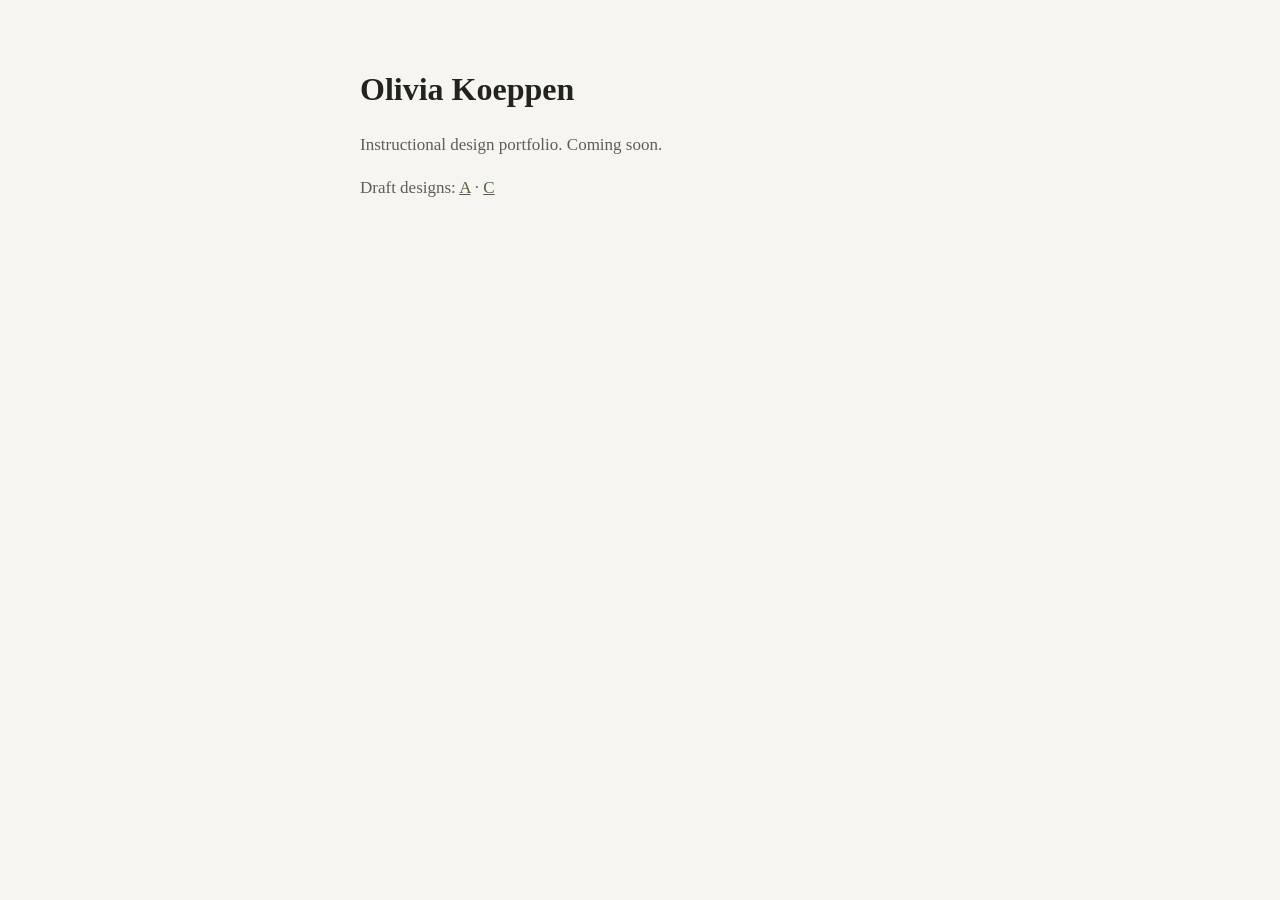
==== index.html @ 06a4b452 "Initial site: placeholder home page, design prototypes, brief, and hosting guide Co-Authored-By: Cla" ====
<!doctype html>
<html lang="en">
<head>
<meta charset="utf-8">
<meta name="viewport" content="width=device-width, initial-scale=1">
<meta name="robots" content="noindex, nofollow">
<title>Olivia Koeppen · Instructional Design</title>
<style>
  :root { --bg:#f6f5f1; --ink:#22231f; --muted:#5d5f57; --accent:#56633a; }
  @media (prefers-color-scheme: dark) { :root { --bg:#171814; --ink:#e8e8e1; --muted:#a4a69b; --accent:#b3c28c; } }
  body { margin:0; background:var(--bg); color:var(--ink); font:17px/1.6 Georgia, serif; padding:64px 20px; }
  main { max-width:560px; margin:0 auto; display:grid; gap:16px; }
  h1 { font-size:2rem; margin:0; } p { margin:0; color:var(--muted); }
  a { color:var(--accent); }
</style>
</head>
<body>
<main>
  <h1>Olivia Koeppen</h1>
  <p>Instructional design portfolio. Coming soon.</p>
  <p>Draft designs: <a href="prototypes/a-quiet.html">A</a> · <a href="prototypes/c-course.html">C</a></p>
</main>
</body>
</html>
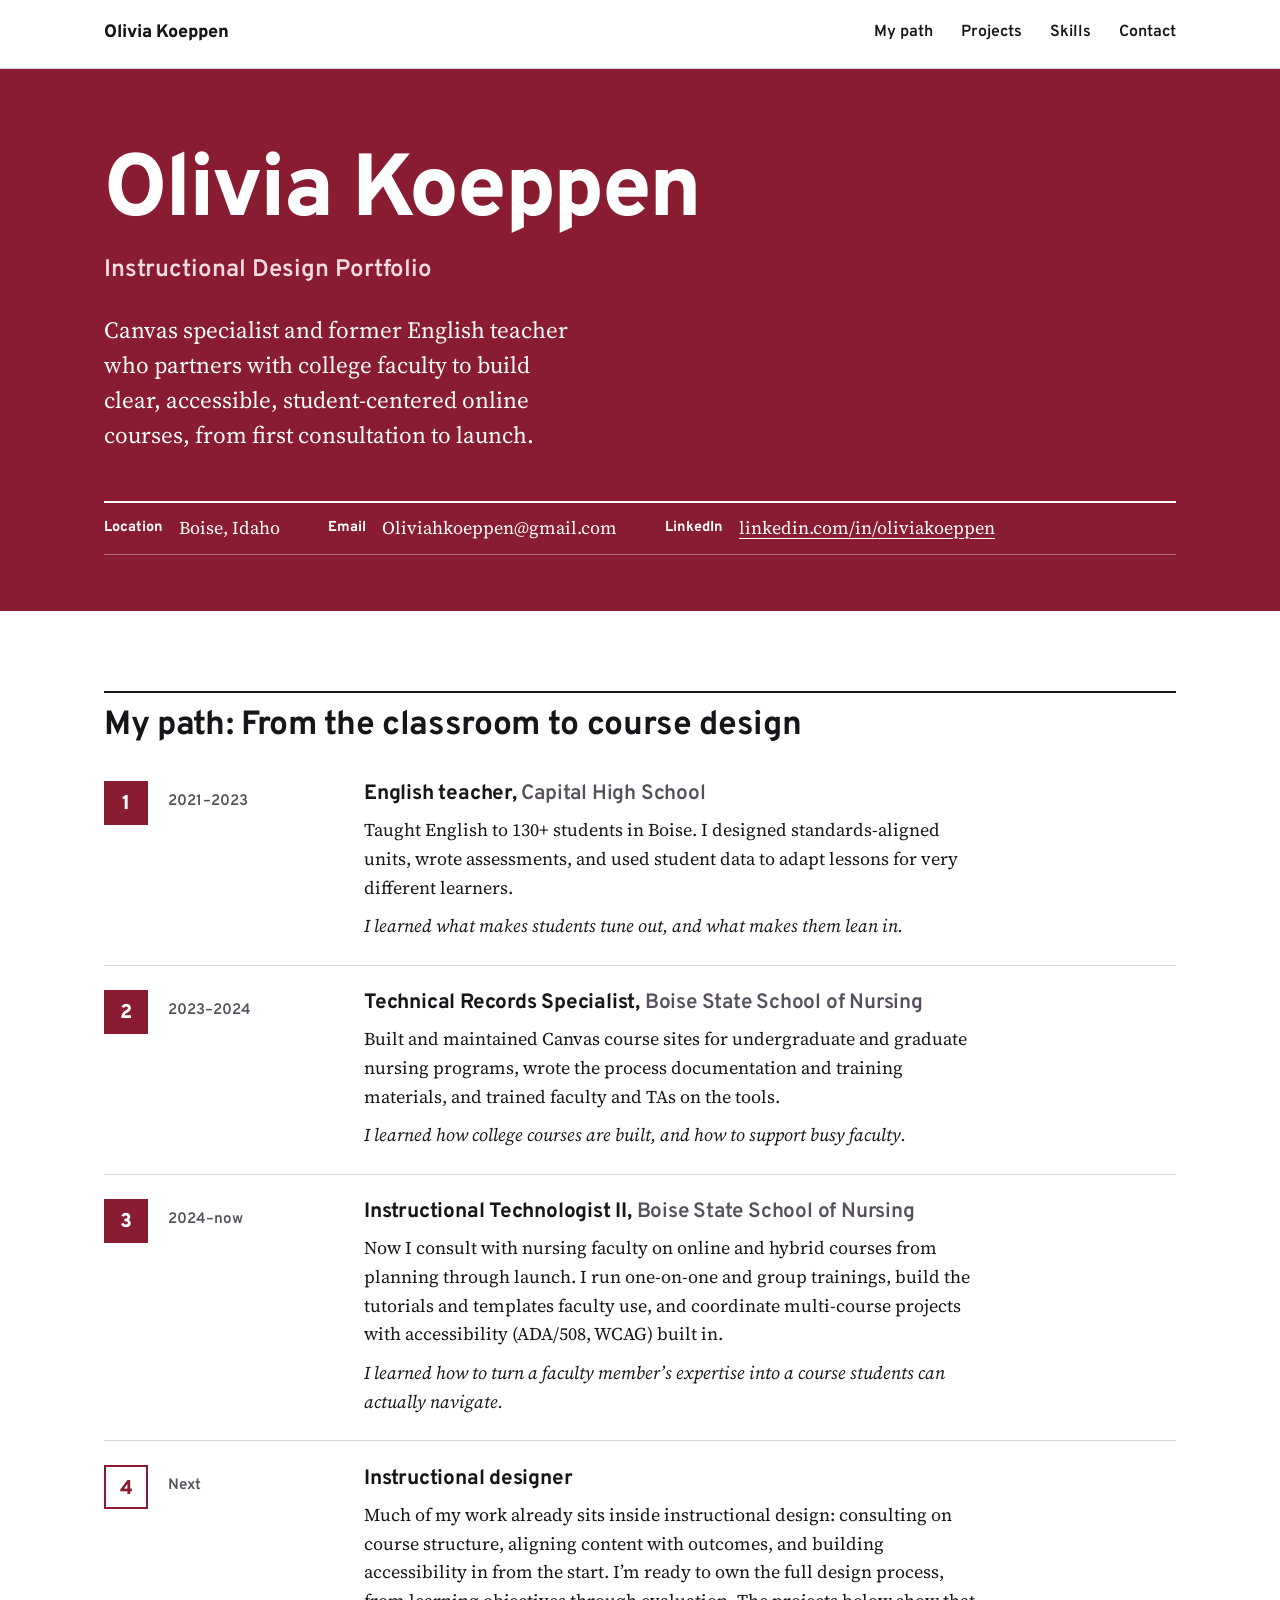
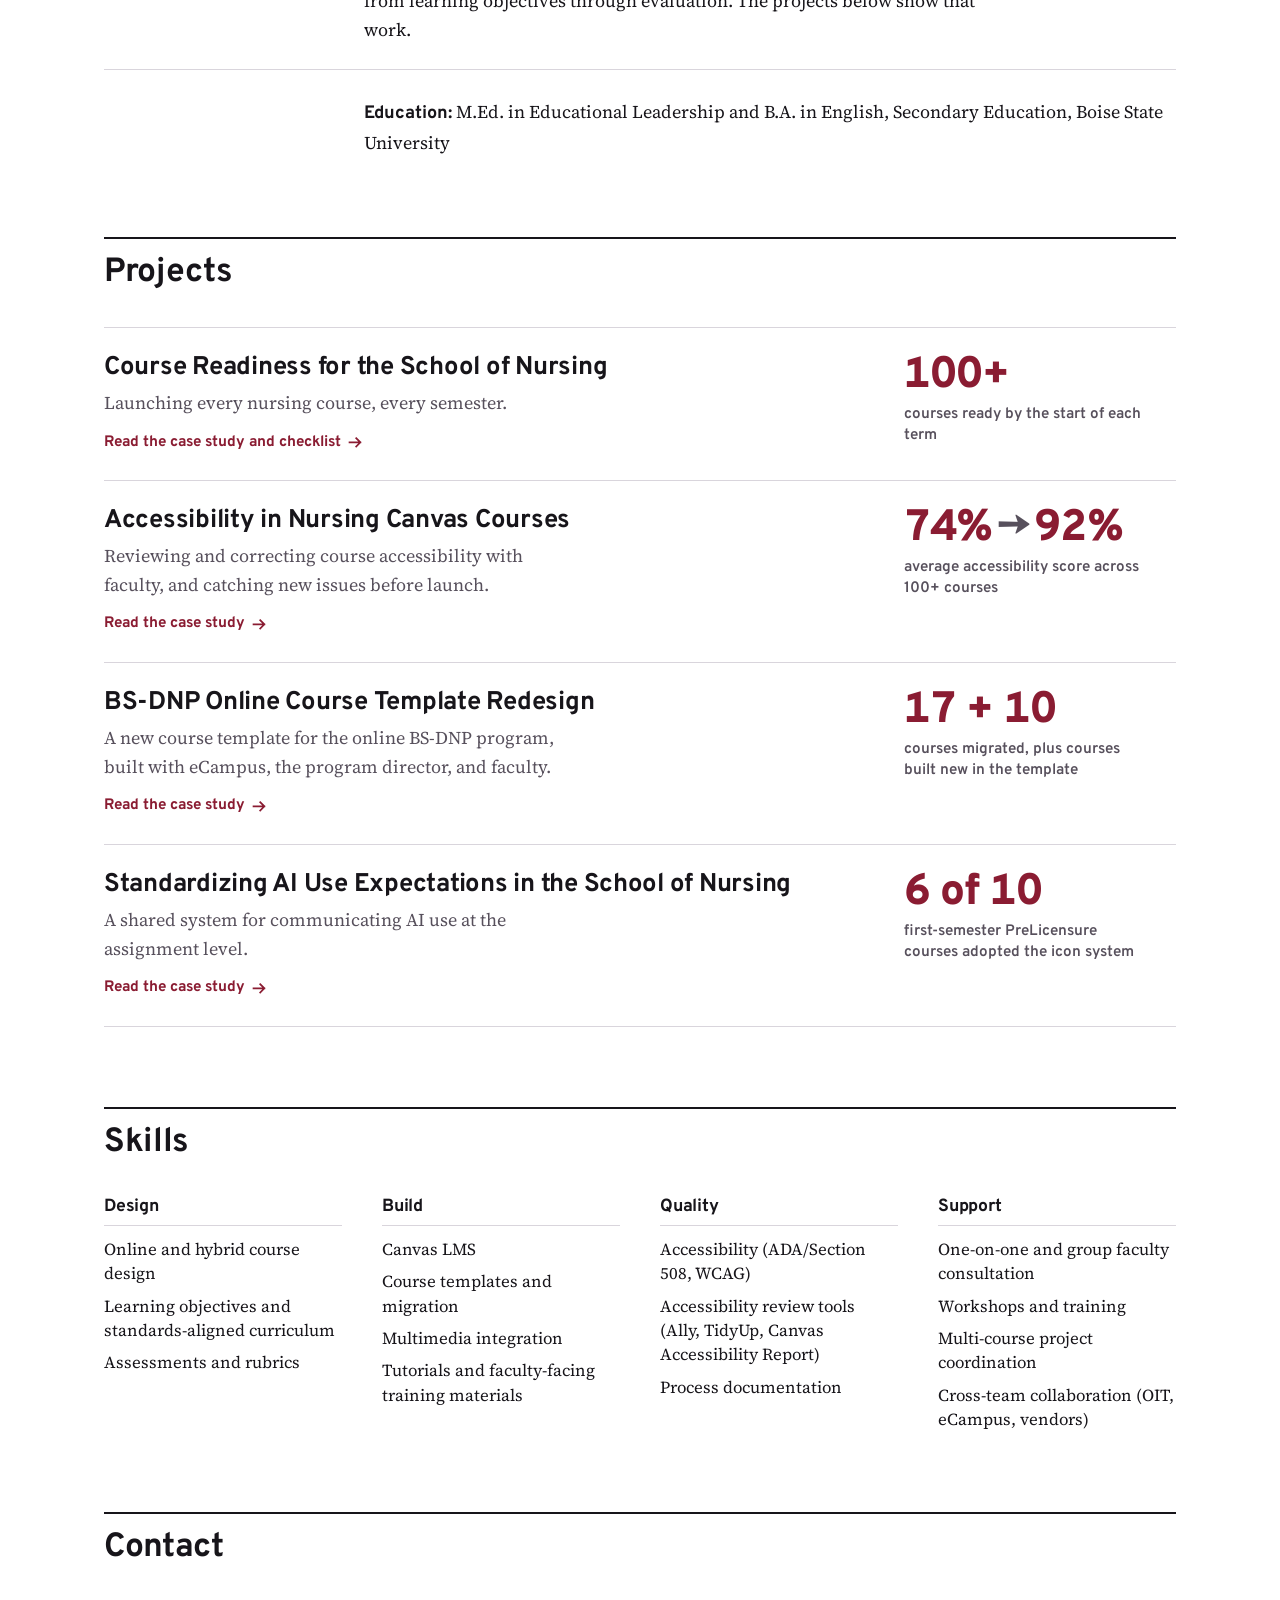
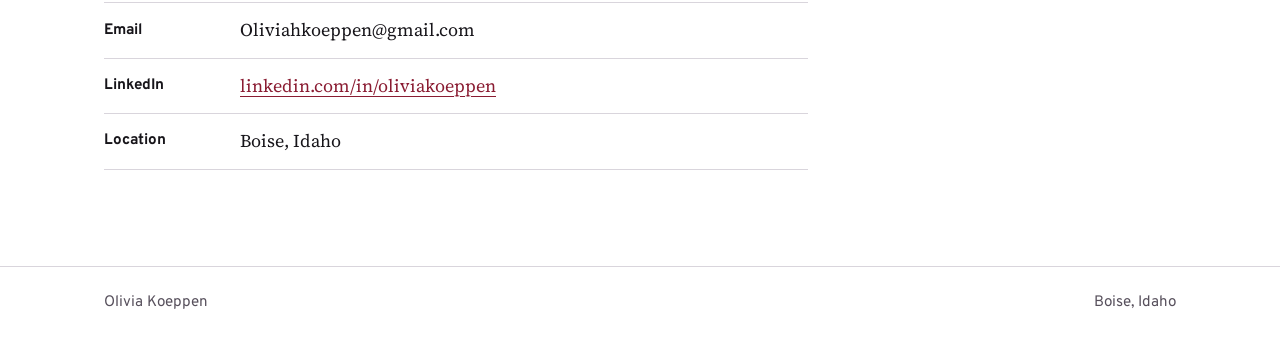
==== commit f8b6f324: "Build the portfolio site: home, four case studies, shared styles - index.html replaces the placehold" ====
--- a/index.html
+++ b/index.html
@@ -4,21 +4,195 @@
 <meta charset="utf-8">
 <meta name="viewport" content="width=device-width, initial-scale=1">
 <meta name="robots" content="noindex, nofollow">
-<title>Olivia Koeppen · Instructional Design</title>
-<style>
-  :root { --bg:#f6f5f1; --ink:#22231f; --muted:#5d5f57; --accent:#56633a; }
-  @media (prefers-color-scheme: dark) { :root { --bg:#171814; --ink:#e8e8e1; --muted:#a4a69b; --accent:#b3c28c; } }
-  body { margin:0; background:var(--bg); color:var(--ink); font:17px/1.6 Georgia, serif; padding:64px 20px; }
-  main { max-width:560px; margin:0 auto; display:grid; gap:16px; }
-  h1 { font-size:2rem; margin:0; } p { margin:0; color:var(--muted); }
-  a { color:var(--accent); }
-</style>
+<title>Olivia Koeppen · Instructional Design Portfolio</title>
+<meta name="description" content="Instructional design portfolio of Olivia Koeppen, Boise, Idaho.">
+<link rel="preconnect" href="https://fonts.googleapis.com">
+<link rel="preconnect" href="https://fonts.gstatic.com" crossorigin>
+<link rel="stylesheet" href="https://fonts.googleapis.com/css2?family=Overpass:wght@400;600;700;800&family=Source+Serif+4:ital,opsz,wght@0,8..60,400;0,8..60,600;1,8..60,400&display=swap">
+<link rel="stylesheet" href="styles.css">
 </head>
 <body>
-<main>
-  <h1>Olivia Koeppen</h1>
-  <p>Instructional design portfolio. Coming soon.</p>
-  <p>Draft designs: <a href="prototypes/a-quiet.html">A</a> · <a href="prototypes/c-course.html">C</a></p>
+<a class="skip-link" href="#main">Skip to main content</a>
+
+<header class="topbar">
+  <div class="wrap">
+    <a class="wordmark" href="index.html">Olivia Koeppen</a>
+    <nav class="site-nav" aria-label="Main">
+      <ul>
+        <li><a href="#path">My path</a></li>
+        <li><a href="#projects">Projects</a></li>
+        <li><a href="#skills">Skills</a></li>
+        <li><a href="#contact">Contact</a></li>
+      </ul>
+    </nav>
+  </div>
+</header>
+
+<main id="main">
+  <section class="sign" aria-labelledby="name">
+    <div class="wrap">
+      <h1 id="name">Olivia Koeppen</h1>
+      <p class="role">Instructional Design Portfolio</p>
+      <p class="intro">Canvas specialist and former English teacher who partners with college faculty to build clear, accessible, student-centered online courses, from first consultation to launch.</p>
+      <dl class="directory inline">
+        <div><dt>Location</dt><dd>Boise, Idaho</dd></div>
+        <div><dt>Email</dt><dd>Oliviahkoeppen@gmail.com</dd></div>
+        <div><dt>LinkedIn</dt><dd><a href="https://www.linkedin.com/in/oliviakoeppen">linkedin.com/in/oliviakoeppen</a></dd></div>
+      </dl>
+    </div>
+  </section>
+
+  <section class="section" id="path" aria-labelledby="path-title">
+    <div class="wrap">
+      <div class="section-head">
+        <h2 id="path-title">My path: From the classroom to course design</h2>
+      </div>
+      <ol class="path">
+        <li>
+          <span class="marker" aria-hidden="true">1</span>
+          <span class="path-when">2021–2023</span>
+          <div class="path-body">
+            <h3>English teacher, <span>Capital High School</span></h3>
+            <p>Taught English to 130+ students in Boise. I designed standards-aligned units, wrote assessments, and used student data to adapt lessons for very different learners.</p>
+            <p class="learned">I learned what makes students tune out, and what makes them lean in.</p>
+          </div>
+        </li>
+        <li>
+          <span class="marker" aria-hidden="true">2</span>
+          <span class="path-when">2023–2024</span>
+          <div class="path-body">
+            <h3>Technical Records Specialist, <span>Boise State School of Nursing</span></h3>
+            <p>Built and maintained Canvas course sites for undergraduate and graduate nursing programs, wrote the process documentation and training materials, and trained faculty and TAs on the tools.</p>
+            <p class="learned">I learned how college courses are built, and how to support busy faculty.</p>
+          </div>
+        </li>
+        <li>
+          <span class="marker" aria-hidden="true">3</span>
+          <span class="path-when">2024–now</span>
+          <div class="path-body">
+            <h3>Instructional Technologist II, <span>Boise State School of Nursing</span></h3>
+            <p>Now I consult with nursing faculty on online and hybrid courses from planning through launch. I run one-on-one and group trainings, build the tutorials and templates faculty use, and coordinate multi-course projects with accessibility (ADA/508, WCAG) built in.</p>
+            <p class="learned">I learned how to turn a faculty member’s expertise into a course students can actually navigate.</p>
+          </div>
+        </li>
+        <li class="next">
+          <span class="marker" aria-hidden="true">4</span>
+          <span class="path-when">Next</span>
+          <div class="path-body">
+            <h3>Instructional designer</h3>
+            <p>Much of my work already sits inside instructional design: consulting on course structure, aligning content with outcomes, and building accessibility in from the start. I’m ready to own the full design process, from learning objectives through evaluation. The projects below show that work.</p>
+          </div>
+        </li>
+      </ol>
+      <p class="education"><span><strong>Education:</strong> M.Ed. in Educational Leadership and B.A. in English, Secondary Education, Boise State University</span></p>
+    </div>
+  </section>
+
+  <section class="section" id="projects" aria-labelledby="projects-title">
+    <div class="wrap">
+      <div class="section-head">
+        <h2 id="projects-title">Projects</h2>
+      </div>
+      <ul class="projects">
+        <li class="project-row">
+          <div>
+            <h3><a href="projects/course-readiness.html">Course Readiness for the School of Nursing</a></h3>
+            <p class="summary">Launching every nursing course, every semester.</p>
+            <span class="go" aria-hidden="true">Read the case study and checklist <svg viewBox="0 0 20 20" focusable="false"><path d="M3 10h13M11 5l5 5-5 5" fill="none" stroke="currentColor" stroke-width="2" stroke-linecap="square"/></svg></span>
+          </div>
+          <p class="figure-block"><span class="num">100+</span><span class="label">courses ready by the start of each term</span></p>
+        </li>
+        <li class="project-row">
+          <div>
+            <h3><a href="projects/accessibility.html">Accessibility in Nursing Canvas Courses</a></h3>
+            <p class="summary">Reviewing and correcting course accessibility with faculty, and catching new issues before launch.</p>
+            <span class="go" aria-hidden="true">Read the case study <svg viewBox="0 0 20 20" focusable="false"><path d="M3 10h13M11 5l5 5-5 5" fill="none" stroke="currentColor" stroke-width="2" stroke-linecap="square"/></svg></span>
+          </div>
+          <p class="figure-block"><span class="num">74%<span class="arrow" aria-hidden="true">→</span><span class="visually-hidden"> to </span>92%</span><span class="label">average accessibility score across 100+ courses</span></p>
+        </li>
+        <li class="project-row">
+          <div>
+            <h3><a href="projects/bs-dnp-template.html">BS-DNP Online Course Template Redesign</a></h3>
+            <p class="summary">A new course template for the online BS-DNP program, built with eCampus, the program director, and faculty.</p>
+            <span class="go" aria-hidden="true">Read the case study <svg viewBox="0 0 20 20" focusable="false"><path d="M3 10h13M11 5l5 5-5 5" fill="none" stroke="currentColor" stroke-width="2" stroke-linecap="square"/></svg></span>
+          </div>
+          <p class="figure-block"><span class="num">17 + 10</span><span class="label">courses migrated, plus courses built new in the template</span></p>
+        </li>
+        <li class="project-row">
+          <div>
+            <h3><a href="projects/ai-use-expectations.html">Standardizing AI Use Expectations in the School of Nursing</a></h3>
+            <p class="summary">A shared system for communicating AI use at the assignment level.</p>
+            <span class="go" aria-hidden="true">Read the case study <svg viewBox="0 0 20 20" focusable="false"><path d="M3 10h13M11 5l5 5-5 5" fill="none" stroke="currentColor" stroke-width="2" stroke-linecap="square"/></svg></span>
+          </div>
+          <p class="figure-block"><span class="num">6 of 10</span><span class="label">first-semester PreLicensure courses adopted the icon system</span></p>
+        </li>
+      </ul>
+    </div>
+  </section>
+
+  <section class="section" id="skills" aria-labelledby="skills-title">
+    <div class="wrap">
+      <div class="section-head">
+        <h2 id="skills-title">Skills</h2>
+      </div>
+      <div class="skills">
+        <div>
+          <h3>Design</h3>
+          <ul>
+            <li>Online and hybrid course design</li>
+            <li>Learning objectives and standards-aligned curriculum</li>
+            <li>Assessments and rubrics</li>
+          </ul>
+        </div>
+        <div>
+          <h3>Build</h3>
+          <ul>
+            <li>Canvas LMS</li>
+            <li>Course templates and migration</li>
+            <li>Multimedia integration</li>
+            <li>Tutorials and faculty-facing training materials</li>
+          </ul>
+        </div>
+        <div>
+          <h3>Quality</h3>
+          <ul>
+            <li>Accessibility (ADA/Section 508, WCAG)</li>
+            <li>Accessibility review tools (Ally, TidyUp, Canvas Accessibility Report)</li>
+            <li>Process documentation</li>
+          </ul>
+        </div>
+        <div>
+          <h3>Support</h3>
+          <ul>
+            <li>One-on-one and group faculty consultation</li>
+            <li>Workshops and training</li>
+            <li>Multi-course project coordination</li>
+            <li>Cross-team collaboration (OIT, eCampus, vendors)</li>
+          </ul>
+        </div>
+      </div>
+    </div>
+  </section>
+
+  <section class="section" id="contact" aria-labelledby="contact-title">
+    <div class="wrap">
+      <div class="section-head">
+        <h2 id="contact-title">Contact</h2>
+      </div>
+      <dl class="contact-list">
+        <div><dt>Email</dt><dd>Oliviahkoeppen@gmail.com</dd></div>
+        <div><dt>LinkedIn</dt><dd><a href="https://www.linkedin.com/in/oliviakoeppen">linkedin.com/in/oliviakoeppen</a></dd></div>
+        <div><dt>Location</dt><dd>Boise, Idaho</dd></div>
+      </dl>
+    </div>
+  </section>
 </main>
+
+<footer class="site-footer">
+  <div class="wrap">
+    <span>Olivia Koeppen</span>
+    <span>Boise, Idaho</span>
+  </div>
+</footer>
 </body>
 </html>
--- a/styles.css
+++ b/styles.css
@@ -0,0 +1,697 @@
+/* Olivia Koeppen, instructional design portfolio
+   One garnet sign panel per page; everything else is white ground, ink, and rules. */
+
+:root {
+  color-scheme: light;
+  --ground: #ffffff;
+  --panel: #f4f2f5;
+  --ink: #17151a;
+  --ink-2: #57505c;
+  --rule: #d9d5dc;
+  --rule-strong: #17151a;
+  --accent: #8a1c32;          /* garnet: links, markers, figures */
+  --accent-hover: #6a1426;
+  --sign: #8a1c32;            /* the sign panel field */
+  --on-sign: #ffffff;
+  --on-sign-2: #f6dce2;
+  --on-sign-rule: rgba(255, 255, 255, .34);
+  --focus: #8a1c32;
+  --bar-track: #e7e3ea;
+
+  --display: "Overpass", "Helvetica Neue", Arial, system-ui, sans-serif;
+  --text: "Source Serif 4", "Iowan Old Style", "Palatino Linotype", Georgia, serif;
+
+  --wrap: 72rem;
+  --gutter: clamp(1rem, 4vw, 2.5rem);
+  --measure: 68ch;
+}
+
+@media (prefers-color-scheme: dark) {
+  :root:not([data-theme="light"]) {
+    color-scheme: dark;
+    --ground: #141216;
+    --panel: #1e1b21;
+    --ink: #f2eff3;
+    --ink-2: #b5aebb;
+    --rule: #37323b;
+    --rule-strong: #f2eff3;
+    --accent: #f59fb1;
+    --accent-hover: #fbc4cf;
+    --sign: #7a1a2e;
+    --on-sign: #ffffff;
+    --on-sign-2: #f2cbd3;
+    --on-sign-rule: rgba(255, 255, 255, .3);
+    --focus: #f59fb1;
+    --bar-track: #2c2830;
+  }
+}
+:root[data-theme="dark"] {
+  color-scheme: dark;
+  --ground: #141216;
+  --panel: #1e1b21;
+  --ink: #f2eff3;
+  --ink-2: #b5aebb;
+  --rule: #37323b;
+  --rule-strong: #f2eff3;
+  --accent: #f59fb1;
+  --accent-hover: #fbc4cf;
+  --sign: #7a1a2e;
+  --on-sign: #ffffff;
+  --on-sign-2: #f2cbd3;
+  --on-sign-rule: rgba(255, 255, 255, .3);
+  --focus: #f59fb1;
+  --bar-track: #2c2830;
+}
+
+/* ---------- Base ---------- */
+
+*, *::before, *::after { box-sizing: border-box; }
+
+html { -webkit-text-size-adjust: 100%; scrollbar-color: var(--ink-2) var(--ground); }
+
+body {
+  margin: 0;
+  background: var(--ground);
+  color: var(--ink);
+  font-family: var(--text);
+  font-size: 1.125rem;
+  line-height: 1.6;
+  font-optical-sizing: auto;
+  text-rendering: optimizeLegibility;
+}
+
+::selection { background: var(--sign); color: #fff; }
+
+h1, h2, h3 {
+  font-family: var(--display);
+  font-weight: 700;
+  line-height: 1.12;
+  letter-spacing: -.01em;
+  margin: 0;
+  text-wrap: balance;
+}
+
+p, ul, ol, dl, dd, figure { margin: 0; }
+
+a {
+  color: var(--accent);
+  text-decoration-thickness: 1px;
+  text-underline-offset: .2em;
+}
+a:hover { color: var(--accent-hover); text-decoration-thickness: 2px; }
+
+:focus-visible {
+  outline: 3px solid var(--focus);
+  outline-offset: 3px;
+  border-radius: 1px;
+}
+
+.wrap {
+  width: 100%;
+  max-width: var(--wrap);
+  margin-inline: auto;
+  padding-inline: var(--gutter);
+}
+
+.skip-link {
+  position: absolute;
+  left: var(--gutter);
+  top: -100px;
+  z-index: 10;
+  background: var(--ink);
+  color: var(--ground);
+  font-family: var(--display);
+  font-weight: 700;
+  padding: .6rem 1rem;
+  text-decoration: none;
+}
+.skip-link:focus { top: .75rem; color: var(--ground); }
+
+.visually-hidden {
+  position: absolute !important;
+  width: 1px; height: 1px;
+  overflow: hidden; clip: rect(0 0 0 0);
+  white-space: nowrap;
+}
+
+/* ---------- Top bar ---------- */
+
+.topbar { border-bottom: 1px solid var(--rule); }
+.topbar .wrap {
+  display: flex;
+  flex-wrap: wrap;
+  align-items: center;
+  justify-content: space-between;
+  gap: .5rem 2rem;
+  padding-block: .9rem;
+}
+.wordmark {
+  font-family: var(--display);
+  font-weight: 800;
+  font-size: 1.125rem;
+  color: var(--ink);
+  text-decoration: none;
+  letter-spacing: -.005em;
+}
+.wordmark:hover { color: var(--ink); }
+.site-nav ul {
+  list-style: none;
+  padding: 0;
+  display: flex;
+  flex-wrap: wrap;
+  gap: .25rem 1.75rem;
+}
+.site-nav a {
+  font-family: var(--display);
+  font-weight: 600;
+  font-size: 1rem;
+  color: var(--ink);
+  text-decoration: none;
+  display: inline-block;
+  padding-block: .35rem;
+  border-bottom: 2px solid transparent;
+}
+.site-nav a:hover { border-bottom-color: var(--rule-strong); color: var(--ink); }
+.site-nav a[aria-current] { border-bottom-color: var(--accent); }
+
+/* ---------- The sign panel (the one bold field) ---------- */
+
+.sign {
+  background: var(--sign);
+  color: var(--on-sign);
+}
+.sign .wrap { padding-block: clamp(2.5rem, 7vw, 5rem) clamp(2.25rem, 5vw, 3.5rem); }
+.sign a { color: var(--on-sign); }
+.sign a:hover { color: var(--on-sign); }
+.sign :focus-visible { outline-color: #fff; }
+
+.sign h1 {
+  font-size: clamp(2.75rem, 8vw, 5.5rem);
+  font-weight: 800;
+  letter-spacing: -.025em;
+  line-height: 1;
+}
+.sign .role {
+  font-family: var(--display);
+  font-weight: 600;
+  font-size: clamp(1.15rem, 2.4vw, 1.5rem);
+  margin-top: .9rem;
+  color: var(--on-sign-2);
+}
+.sign .intro {
+  font-size: clamp(1.2rem, 2.3vw, 1.45rem);
+  line-height: 1.5;
+  max-width: 40ch;
+  margin-top: 1.5rem;
+}
+
+/* Directory rows: label column + value, used in the sign and in facts blocks */
+.directory {
+  display: grid;
+  gap: 0;
+  margin-top: clamp(2rem, 5vw, 3rem);
+  border-top: 2px solid var(--on-sign);
+}
+.directory > div {
+  display: grid;
+  grid-template-columns: 7.5rem 1fr;
+  gap: 1rem;
+  padding-block: .7rem;
+  border-bottom: 1px solid var(--on-sign-rule);
+}
+.directory dt {
+  font-family: var(--display);
+  font-weight: 700;
+  font-size: .9rem;
+  padding-top: .15rem;
+}
+.directory dd { overflow-wrap: anywhere; }
+
+@media (min-width: 56rem) {
+  .sign .directory.inline {
+    grid-template-columns: repeat(3, auto);
+    justify-content: start;
+    border-bottom: 1px solid var(--on-sign-rule);
+  }
+  .sign .directory.inline > div {
+    grid-template-columns: auto auto;
+    border-bottom: 0;
+    padding-inline-end: 3rem;
+  }
+}
+
+/* ---------- Sections ---------- */
+
+main { display: block; }
+
+.section { padding-block: clamp(3rem, 7vw, 5rem) 0; }
+.section:last-child { padding-bottom: clamp(3.5rem, 8vw, 6rem); }
+
+.section-head {
+  border-top: 2px solid var(--rule-strong);
+  padding-top: .9rem;
+  margin-bottom: clamp(1.5rem, 3vw, 2.25rem);
+}
+.section-head h2 { font-size: clamp(1.6rem, 3.4vw, 2.1rem); }
+.section-head p {
+  margin-top: .5rem;
+  color: var(--ink-2);
+  max-width: var(--measure);
+}
+
+/* Two-column reading layout: heading left, text right */
+.split { display: grid; gap: 1rem 3rem; }
+@media (min-width: 56rem) {
+  .split { grid-template-columns: 15rem minmax(0, 1fr); }
+  .split > .section-head { margin-bottom: 0; }
+}
+.prose { max-width: var(--measure); }
+.prose p + p { margin-top: 1em; }
+
+/* ---------- My path ---------- */
+
+.path {
+  list-style: none;
+  padding: 0;
+  display: grid;
+  gap: 0;
+}
+.path > li {
+  display: grid;
+  grid-template-columns: 2.75rem minmax(0, 1fr);
+  gap: 0 1.25rem;
+  padding-block: 1.5rem;
+  border-bottom: 1px solid var(--rule);
+}
+.path > li:first-child { padding-top: 0; }
+.marker {
+  width: 2.75rem;
+  height: 2.75rem;
+  display: grid;
+  place-items: center;
+  background: var(--accent);
+  color: var(--ground);
+  font-family: var(--display);
+  font-weight: 800;
+  font-size: 1.25rem;
+  line-height: 1;
+  padding-top: .15rem;
+}
+.path > li.next .marker {
+  background: transparent;
+  color: var(--accent);
+  box-shadow: inset 0 0 0 2px var(--accent);
+}
+.path-when {
+  font-family: var(--display);
+  font-weight: 600;
+  font-size: .95rem;
+  color: var(--ink-2);
+}
+.path h3 { font-size: 1.3rem; margin-top: .15rem; }
+.path h3 span { font-weight: 600; color: var(--ink-2); }
+.path p { margin-top: .6rem; max-width: var(--measure); }
+.path .learned { font-style: italic; }
+.path-body { grid-column: 2; }
+
+@media (min-width: 56rem) {
+  .path > li { grid-template-columns: 2.75rem 11rem minmax(0, 1fr); }
+  .path-when { padding-top: .55rem; }
+  .path-body { grid-column: 3; grid-row: 1; }
+}
+
+.education {
+  margin-top: 1.75rem;
+  display: grid;
+  grid-template-columns: 2.75rem minmax(0, 1fr);
+  gap: 0 1.25rem;
+}
+.education strong { font-family: var(--display); font-weight: 700; }
+@media (min-width: 56rem) {
+  .education { grid-template-columns: 15rem minmax(0, 1fr); }
+}
+.education > :first-child { grid-column: 2; }
+
+/* ---------- Project directory ---------- */
+
+.projects { list-style: none; padding: 0; border-top: 1px solid var(--rule); }
+.project-row {
+  position: relative;
+  display: grid;
+  gap: .75rem 2.5rem;
+  padding: 1.6rem 0;
+  border-bottom: 1px solid var(--rule);
+}
+.project-row h3 { font-size: clamp(1.3rem, 2.6vw, 1.6rem); }
+.project-row h3 a {
+  color: var(--ink);
+  text-decoration: none;
+}
+.project-row h3 a::after { content: ""; position: absolute; inset: 0; }
+.project-row h3 a:focus-visible { outline: none; }
+.project-row:has(h3 a:focus-visible) { outline: 3px solid var(--focus); outline-offset: 2px; }
+.project-row .summary { margin-top: .4rem; color: var(--ink-2); max-width: 52ch; }
+.project-row .go {
+  display: inline-flex;
+  align-items: center;
+  gap: .4rem;
+  margin-top: .8rem;
+  font-family: var(--display);
+  font-weight: 700;
+  font-size: .95rem;
+  color: var(--accent);
+}
+.go svg, .btn svg { width: 1.1em; height: 1.1em; flex: none; transition: transform .25s cubic-bezier(.16, 1, .3, 1); }
+.project-row:hover h3 a { text-decoration: underline; text-decoration-thickness: 2px; text-underline-offset: .18em; }
+.project-row:hover .go svg { transform: translateX(4px); }
+
+.figure-block {
+  font-family: var(--display);
+}
+.figure-block .num {
+  display: block;
+  font-weight: 800;
+  font-size: clamp(2rem, 4.5vw, 2.75rem);
+  line-height: 1;
+  letter-spacing: -.02em;
+  color: var(--accent);
+  font-variant-numeric: tabular-nums lining-nums;
+}
+.figure-block .num .arrow { font-weight: 600; color: var(--ink-2); padding-inline: .1em; }
+.figure-block .label {
+  display: block;
+  margin-top: .45rem;
+  font-weight: 600;
+  font-size: .95rem;
+  line-height: 1.35;
+  color: var(--ink-2);
+  max-width: 24ch;
+}
+
+@media (min-width: 56rem) {
+  .project-row {
+    grid-template-columns: minmax(0, 1fr) 17rem;
+    align-items: start;
+  }
+}
+
+/* ---------- Skills ---------- */
+
+.skills {
+  display: grid;
+  gap: 2rem 2.5rem;
+  grid-template-columns: repeat(auto-fit, minmax(14rem, 1fr));
+}
+.skills h3 {
+  font-size: 1.1rem;
+  padding-bottom: .5rem;
+  border-bottom: 1px solid var(--rule);
+  margin-bottom: .75rem;
+}
+.skills ul { list-style: none; padding: 0; display: grid; gap: .5rem; }
+.skills li { font-size: 1.05rem; line-height: 1.45; }
+
+/* ---------- Contact ---------- */
+
+.contact-list {
+  display: grid;
+  border-top: 1px solid var(--rule);
+  max-width: 44rem;
+}
+.contact-list > div {
+  display: grid;
+  grid-template-columns: 7.5rem 1fr;
+  gap: 1rem;
+  padding-block: .8rem;
+  border-bottom: 1px solid var(--rule);
+}
+.contact-list dt { font-family: var(--display); font-weight: 700; font-size: .95rem; padding-top: .15rem; }
+.contact-list dd { overflow-wrap: anywhere; }
+
+/* ---------- Footer ---------- */
+
+.site-footer {
+  border-top: 1px solid var(--rule);
+  font-family: var(--display);
+  font-size: .95rem;
+  color: var(--ink-2);
+}
+.site-footer .wrap {
+  display: flex;
+  flex-wrap: wrap;
+  justify-content: space-between;
+  gap: .5rem 2rem;
+  padding-block: 1.5rem;
+}
+
+/* ---------- Case study: sign panel ---------- */
+
+.crumbs ol {
+  list-style: none;
+  padding: 0;
+  display: flex;
+  flex-wrap: wrap;
+  gap: .25rem .6rem;
+  font-family: var(--display);
+  font-weight: 600;
+  font-size: .95rem;
+  color: var(--on-sign-2);
+  margin-bottom: clamp(1.5rem, 4vw, 2.5rem);
+}
+.crumbs li + li::before { content: "/"; margin-right: .6rem; opacity: .7; }
+.crumbs a { color: var(--on-sign-2); }
+.crumbs [aria-current] { color: var(--on-sign); }
+
+.case-head {
+  display: grid;
+  gap: 2.5rem 4rem;
+}
+@media (min-width: 60rem) {
+  .case-head { grid-template-columns: minmax(0, 1.35fr) minmax(0, 1fr); align-items: start; }
+}
+.sign .case-title {
+  font-size: clamp(2.25rem, 5.5vw, 3.75rem);
+  line-height: 1.04;
+}
+.sign .subtitle {
+  font-family: var(--display);
+  font-weight: 600;
+  font-size: clamp(1.2rem, 2.4vw, 1.5rem);
+  line-height: 1.3;
+  margin-top: 1rem;
+  color: var(--on-sign-2);
+}
+.sign .description { margin-top: 1.25rem; font-size: 1.2rem; max-width: 46ch; }
+.sign .facts { margin-top: 2rem; }
+.sign .facts > div { grid-template-columns: 9.5rem 1fr; }
+@media (max-width: 30rem) {
+  .sign .facts > div { grid-template-columns: 1fr; gap: .15rem; }
+}
+
+/* Right column of the sign: artifact card or outcome at a glance */
+.sign-aside {
+  background: var(--ground);
+  color: var(--ink);
+  padding: clamp(1.25rem, 3vw, 2rem);
+}
+.sign-aside a { color: var(--accent); }
+.sign-aside a:hover { color: var(--accent-hover); }
+.sign-aside :focus-visible { outline-color: var(--focus); }
+.sign-aside h2 {
+  font-size: 1rem;
+  font-weight: 700;
+  color: var(--ink-2);
+  letter-spacing: 0;
+}
+.sign-aside .doc-title {
+  font-family: var(--display);
+  font-weight: 700;
+  font-size: 1.35rem;
+  line-height: 1.2;
+  margin-top: .6rem;
+}
+.sign-aside .doc-meta { margin-top: .4rem; color: var(--ink-2); font-size: 1rem; }
+.mini-list { list-style: none; padding: 0; margin-top: 1.1rem; border-top: 1px solid var(--rule); }
+.mini-list li {
+  display: flex;
+  gap: .7rem;
+  align-items: baseline;
+  padding-block: .5rem;
+  border-bottom: 1px solid var(--rule);
+  font-size: 1rem;
+  line-height: 1.4;
+}
+.mini-list li::before {
+  content: "";
+  flex: none;
+  width: .85rem;
+  height: .85rem;
+  border: 2px solid var(--ink);
+  transform: translateY(.1rem);
+}
+.aside-actions { display: grid; gap: .9rem; margin-top: 1.5rem; justify-items: start; }
+
+.btn {
+  display: inline-flex;
+  align-items: center;
+  gap: .55rem;
+  font-family: var(--display);
+  font-weight: 700;
+  font-size: 1.05rem;
+  line-height: 1.2;
+  text-decoration: none;
+  padding: .8rem 1.25rem .7rem;
+  background: var(--accent);
+  color: var(--ground);
+  border: 2px solid var(--accent);
+}
+.sign-aside .btn, .btn { color: var(--ground); }
+.btn:hover, .sign-aside .btn:hover { background: var(--accent-hover); border-color: var(--accent-hover); color: var(--ground); }
+.btn:hover svg { transform: translateY(3px); }
+.text-link {
+  font-family: var(--display);
+  font-weight: 600;
+  font-size: 1rem;
+}
+
+.glance .figure-block { margin-top: 1rem; }
+.glance .figure-block + .figure-block { margin-top: 1.25rem; padding-top: 1.25rem; border-top: 1px solid var(--rule); }
+.glance .figure-block .num { font-size: clamp(2.5rem, 6vw, 3.5rem); }
+.glance .figure-block .label { max-width: 30ch; }
+
+/* ---------- Case study body ---------- */
+
+.case-body .section-head h2 { font-size: clamp(1.45rem, 3vw, 1.85rem); }
+
+/* Outcome comparison bars (accessibility page) */
+.compare {
+  margin-top: 1.75rem;
+  max-width: 40rem;
+  display: grid;
+  gap: 1.1rem;
+  font-family: var(--display);
+}
+.compare-row { display: grid; grid-template-columns: 5.5rem minmax(0, 1fr) 3.5rem; gap: .9rem; align-items: center; }
+.compare-row .k { font-weight: 700; font-size: .95rem; color: var(--ink-2); }
+.compare-row .v { font-weight: 800; font-size: 1.35rem; text-align: right; font-variant-numeric: tabular-nums; }
+.bar { height: 1.1rem; background: var(--bar-track); }
+.bar span { display: block; height: 100%; background: var(--ink-2); }
+.compare-row.after .bar span { background: var(--accent); }
+.compare-row.after .v { color: var(--accent); }
+.compare figcaption { font-family: var(--text); font-size: 1rem; color: var(--ink-2); }
+
+.outcome-lead {
+  font-family: var(--display);
+  font-weight: 700;
+  font-size: clamp(1.25rem, 2.6vw, 1.55rem);
+  line-height: 1.35;
+  max-width: 44ch;
+}
+
+/* ---------- Checklist artifact ---------- */
+
+.artifact-doc {
+  border: 2px solid var(--rule-strong);
+  background: var(--ground);
+  max-width: 54rem;
+}
+.doc-head {
+  padding: clamp(1.25rem, 3vw, 2rem);
+  border-bottom: 2px solid var(--rule-strong);
+}
+.doc-head h3 { font-size: clamp(1.35rem, 3vw, 1.75rem); }
+.doc-head .due {
+  margin-top: .5rem;
+  font-family: var(--display);
+  font-weight: 600;
+  color: var(--ink-2);
+}
+.doc-head .due strong { color: var(--ink); }
+.doc-group { padding: clamp(1.25rem, 3vw, 2rem); }
+.doc-group + .doc-group { border-top: 1px solid var(--rule); }
+.doc-group h4 {
+  font-family: var(--display);
+  font-weight: 700;
+  font-size: 1.2rem;
+  line-height: 1.2;
+  margin: 0;
+}
+.doc-group .note { margin-top: .4rem; color: var(--ink-2); font-size: 1rem; max-width: 62ch; }
+.checklist { list-style: none; padding: 0; margin-top: 1rem; border-top: 1px solid var(--rule); }
+.checklist li {
+  display: grid;
+  grid-template-columns: 1.25rem minmax(0, 1fr);
+  gap: .15rem .9rem;
+  padding-block: .8rem;
+  border-bottom: 1px solid var(--rule);
+  line-height: 1.5;
+}
+.checklist li::before {
+  content: "";
+  width: 1.05rem;
+  height: 1.05rem;
+  border: 2px solid var(--ink);
+  margin-top: .2rem;
+  grid-row: span 2;
+}
+.checklist .area {
+  font-family: var(--display);
+  font-weight: 700;
+  font-size: .95rem;
+  color: var(--ink);
+}
+@media (min-width: 44rem) {
+  .checklist li { grid-template-columns: 1.25rem 10.5rem minmax(0, 1fr); }
+  .checklist li::before { grid-row: auto; }
+  .checklist .area { padding-top: .12rem; }
+}
+.doc-foot {
+  padding: clamp(1.25rem, 3vw, 2rem);
+  background: var(--panel);
+  border-top: 2px solid var(--rule-strong);
+  display: grid;
+  gap: .9rem;
+}
+.doc-foot h4 { font-family: var(--display); font-weight: 700; font-size: 1.1rem; margin: 0; }
+.doc-foot p { max-width: 64ch; }
+.artifact-actions { margin-top: 1.5rem; }
+
+/* ---------- More projects (wayfinding) ---------- */
+
+.more { list-style: none; padding: 0; border-top: 1px solid var(--rule); }
+.more li { border-bottom: 1px solid var(--rule); }
+.more a {
+  display: grid;
+  grid-template-columns: minmax(0, 1fr) auto;
+  gap: .25rem 1.5rem;
+  align-items: center;
+  padding: 1.1rem 0;
+  text-decoration: none;
+  color: var(--ink);
+}
+.more .t { font-family: var(--display); font-weight: 700; font-size: 1.2rem; line-height: 1.25; }
+.more .s { grid-column: 1; color: var(--ink-2); font-size: 1rem; }
+.more svg { grid-column: 2; grid-row: 1 / span 2; width: 1.4rem; height: 1.4rem; color: var(--accent); transition: transform .25s cubic-bezier(.16, 1, .3, 1); }
+.more a:hover .t { text-decoration: underline; text-decoration-thickness: 2px; text-underline-offset: .18em; }
+.more a:hover svg { transform: translateX(5px); }
+
+/* ---------- Motion preferences ---------- */
+
+@media (prefers-reduced-motion: reduce) {
+  *, *::before, *::after {
+    transition-duration: .01ms !important;
+    animation-duration: .01ms !important;
+    scroll-behavior: auto !important;
+  }
+}
+@media (prefers-reduced-motion: no-preference) {
+  html { scroll-behavior: smooth; }
+}
+
+/* ---------- Print ---------- */
+
+@media print {
+  .topbar, .skip-link, .site-footer, .aside-actions, .artifact-actions { display: none; }
+  .sign { background: none; color: #000; }
+  .sign a, .sign .role, .sign .subtitle { color: #000; }
+}
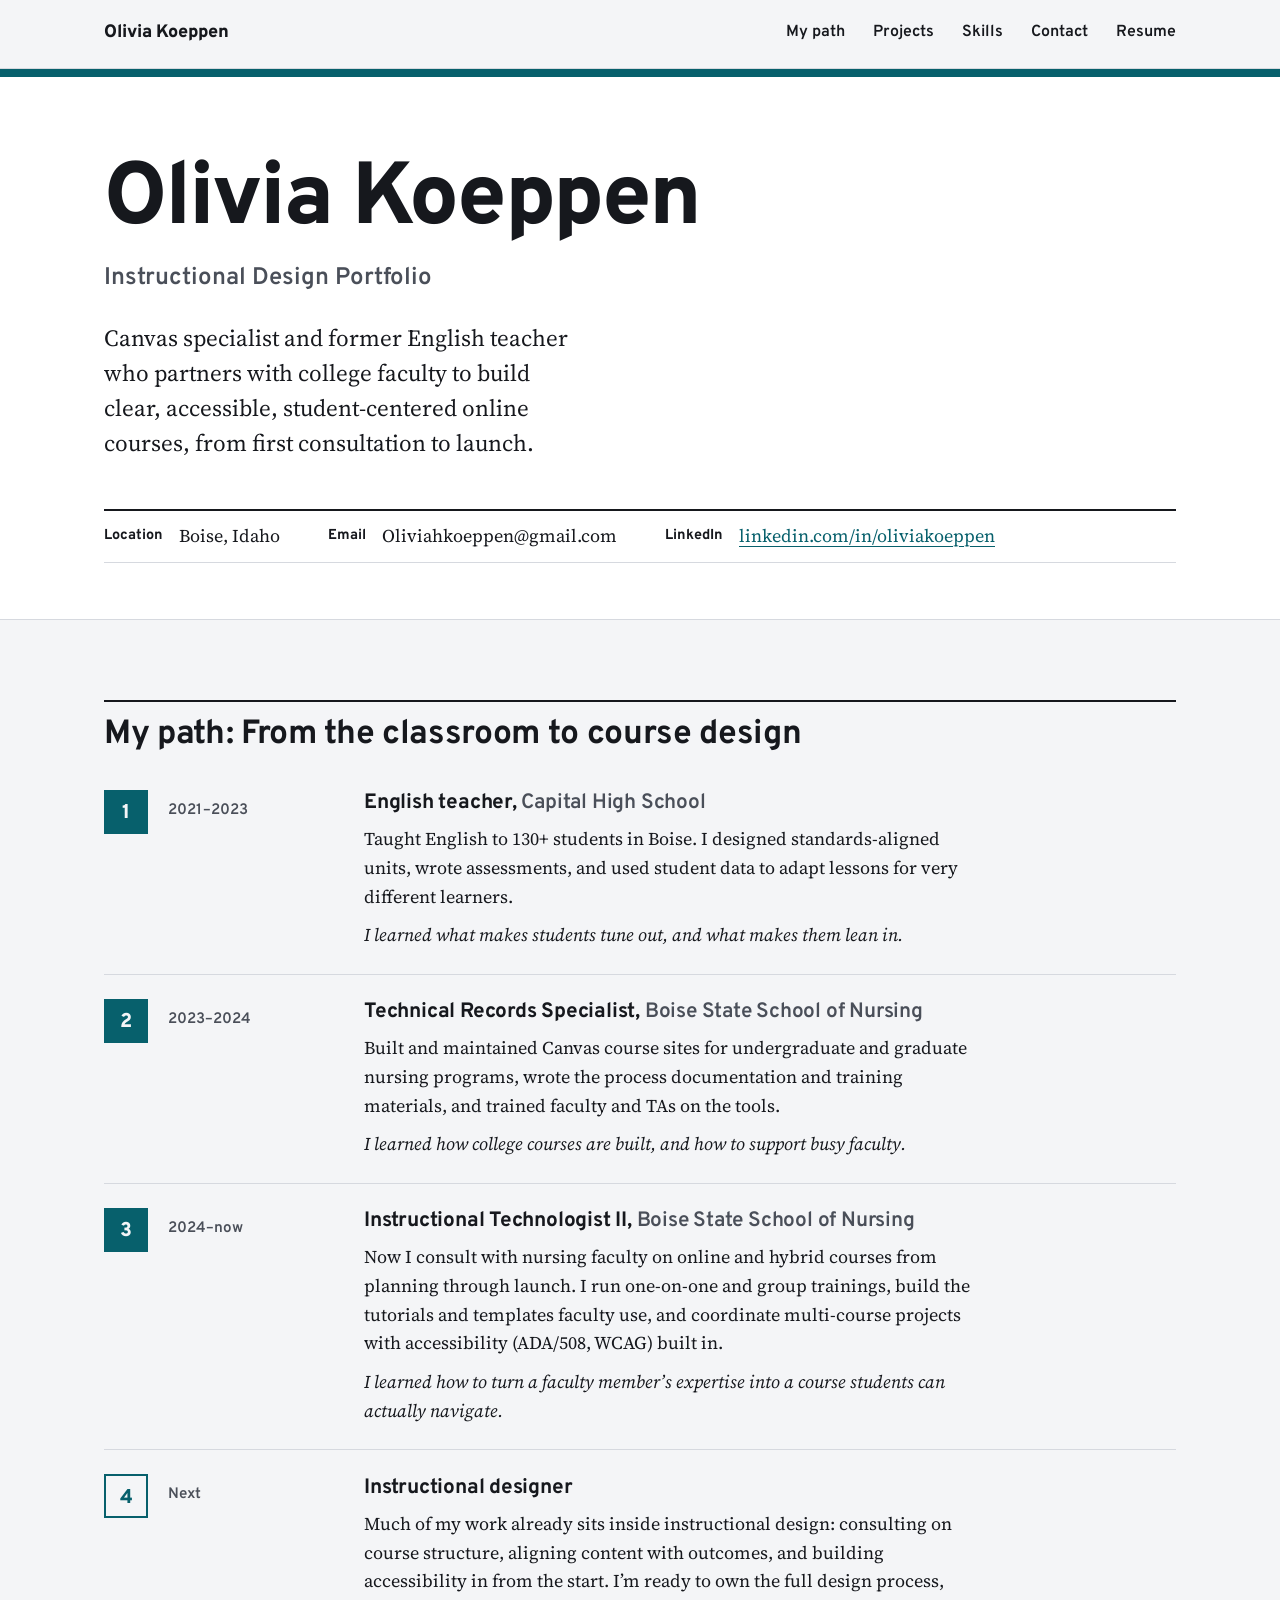
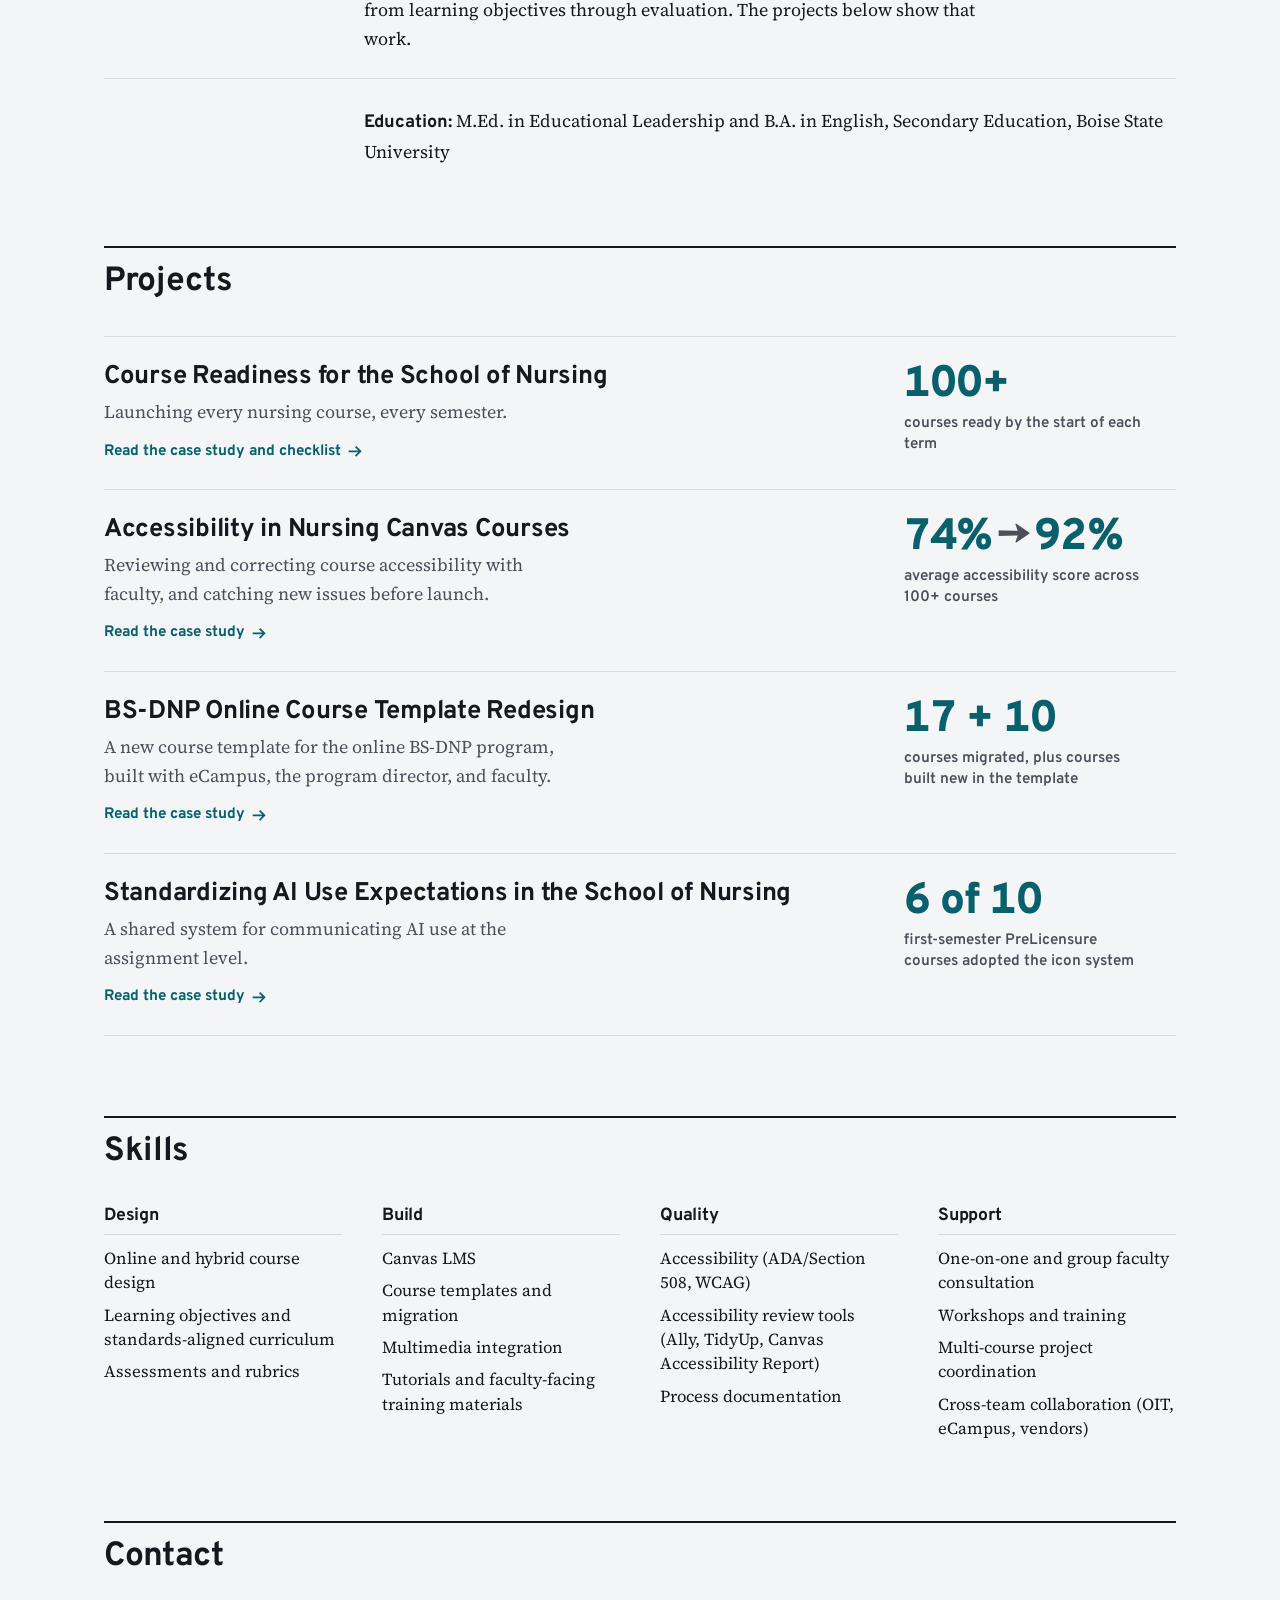
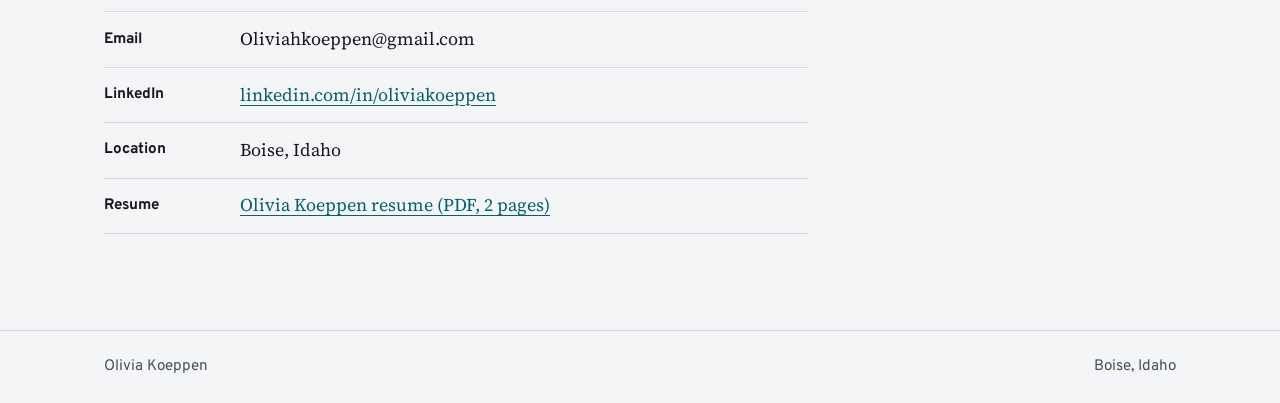
==== commit ee72971b: "Site v3: add process flow, BS-DNP screenshots, AI guide, and resume Resume copy on the site has the " ====
--- a/index.html
+++ b/index.html
@@ -23,6 +23,7 @@
         <li><a href="#projects">Projects</a></li>
         <li><a href="#skills">Skills</a></li>
         <li><a href="#contact">Contact</a></li>
+        <li><a href="assets/olivia-koeppen-resume.pdf">Resume</a></li>
       </ul>
     </nav>
   </div>
@@ -183,6 +184,7 @@
         <div><dt>Email</dt><dd>Oliviahkoeppen@gmail.com</dd></div>
         <div><dt>LinkedIn</dt><dd><a href="https://www.linkedin.com/in/oliviakoeppen">linkedin.com/in/oliviakoeppen</a></dd></div>
         <div><dt>Location</dt><dd>Boise, Idaho</dd></div>
+        <div><dt>Resume</dt><dd><a href="assets/olivia-koeppen-resume.pdf">Olivia Koeppen resume (PDF, 2 pages)</a></dd></div>
       </dl>
     </div>
   </section>
--- a/styles.css
+++ b/styles.css
@@ -1,22 +1,23 @@
 /* Olivia Koeppen, instructional design portfolio
-   One garnet sign panel per page; everything else is white ground, ink, and rules. */
+   Light only. One white sign panel per page with a deep teal top rule; light grey ground, black ink, teal links and figures. */
 
 :root {
   color-scheme: light;
-  --ground: #ffffff;
-  --panel: #f4f2f5;
-  --ink: #17151a;
-  --ink-2: #57505c;
-  --rule: #d9d5dc;
-  --rule-strong: #17151a;
-  --accent: #8a1c32;          /* garnet: links, markers, figures */
-  --accent-hover: #6a1426;
-  --sign: #8a1c32;            /* the sign panel field */
-  --on-sign: #ffffff;
-  --on-sign-2: #f6dce2;
-  --on-sign-rule: rgba(255, 255, 255, .34);
-  --focus: #8a1c32;
-  --bar-track: #e7e3ea;
+  --ground: #f4f5f7;          /* very light grey page */
+  --panel: #eceef1;
+  --ink: #16181d;
+  --ink-2: #4a4f59;
+  --rule: #d6d9df;
+  --rule-strong: #16181d;
+  --accent: #07606c;          /* deep teal: links, markers, figures */
+  --accent-hover: #044650;
+  --accent-soft: #d8e9eb;     /* teal tint for rules and fills, never text */
+  --sign: #ffffff;            /* the sign panel: white on the grey page */
+  --on-sign: #16181d;
+  --on-sign-2: #4a4f59;
+  --on-sign-rule: #d6d9df;
+  --focus: #07606c;
+  --bar-track: #dfe2e8;
 
   --display: "Overpass", "Helvetica Neue", Arial, system-ui, sans-serif;
   --text: "Source Serif 4", "Iowan Old Style", "Palatino Linotype", Georgia, serif;
@@ -24,43 +25,6 @@
   --wrap: 72rem;
   --gutter: clamp(1rem, 4vw, 2.5rem);
   --measure: 68ch;
-}
-
-@media (prefers-color-scheme: dark) {
-  :root:not([data-theme="light"]) {
-    color-scheme: dark;
-    --ground: #141216;
-    --panel: #1e1b21;
-    --ink: #f2eff3;
-    --ink-2: #b5aebb;
-    --rule: #37323b;
-    --rule-strong: #f2eff3;
-    --accent: #f59fb1;
-    --accent-hover: #fbc4cf;
-    --sign: #7a1a2e;
-    --on-sign: #ffffff;
-    --on-sign-2: #f2cbd3;
-    --on-sign-rule: rgba(255, 255, 255, .3);
-    --focus: #f59fb1;
-    --bar-track: #2c2830;
-  }
-}
-:root[data-theme="dark"] {
-  color-scheme: dark;
-  --ground: #141216;
-  --panel: #1e1b21;
-  --ink: #f2eff3;
-  --ink-2: #b5aebb;
-  --rule: #37323b;
-  --rule-strong: #f2eff3;
-  --accent: #f59fb1;
-  --accent-hover: #fbc4cf;
-  --sign: #7a1a2e;
-  --on-sign: #ffffff;
-  --on-sign-2: #f2cbd3;
-  --on-sign-rule: rgba(255, 255, 255, .3);
-  --focus: #f59fb1;
-  --bar-track: #2c2830;
 }
 
 /* ---------- Base ---------- */
@@ -80,7 +44,7 @@
   text-rendering: optimizeLegibility;
 }
 
-::selection { background: var(--sign); color: #fff; }
+::selection { background: var(--accent); color: #fff; }
 
 h1, h2, h3 {
   font-family: var(--display);
@@ -179,11 +143,13 @@
 .sign {
   background: var(--sign);
   color: var(--on-sign);
+  border-top: 8px solid var(--accent);
+  border-bottom: 1px solid var(--rule);
 }
 .sign .wrap { padding-block: clamp(2.5rem, 7vw, 5rem) clamp(2.25rem, 5vw, 3.5rem); }
-.sign a { color: var(--on-sign); }
-.sign a:hover { color: var(--on-sign); }
-.sign :focus-visible { outline-color: #fff; }
+.sign a { color: var(--accent); }
+.sign a:hover { color: var(--accent-hover); }
+.sign :focus-visible { outline-color: var(--focus); }
 
 .sign h1 {
   font-size: clamp(2.75rem, 8vw, 5.5rem);
@@ -491,6 +457,7 @@
 /* Right column of the sign: artifact card or outcome at a glance */
 .sign-aside {
   background: var(--ground);
+  border: 1px solid var(--rule);
   color: var(--ink);
   padding: clamp(1.25rem, 3vw, 2rem);
 }
@@ -588,6 +555,35 @@
   max-width: 44ch;
 }
 
+/* ---------- Image artifacts ---------- */
+.artifact-figure {
+  background: var(--sign);
+  border: 1px solid var(--rule);
+  padding: clamp(.75rem, 2vw, 1.25rem);
+}
+.artifact-figure img { display: block; width: 100%; height: auto; }
+.artifact-figure figcaption {
+  font-family: var(--display);
+  font-size: .95rem;
+  font-weight: 600;
+  color: var(--ink-2);
+  margin-top: .75rem;
+}
+.shots { display: grid; gap: clamp(1.25rem, 3vw, 2rem); }
+.text-version { margin-top: 1.25rem; max-width: var(--measure); }
+.text-version summary {
+  font-family: var(--display);
+  font-weight: 700;
+  cursor: pointer;
+  color: var(--accent);
+}
+.text-version ol { margin: .75rem 0 0; padding-left: 1.4rem; display: grid; gap: .5rem; }
+.guide-preview { display: grid; gap: clamp(1.25rem, 4vw, 2.5rem); align-items: start; }
+.guide-text { display: grid; gap: 1rem; max-width: var(--measure); }
+@media (min-width: 52rem) {
+  .guide-preview { grid-template-columns: minmax(0, 22rem) minmax(0, 1fr); }
+}
+
 /* ---------- Checklist artifact ---------- */
 
 .artifact-doc {
